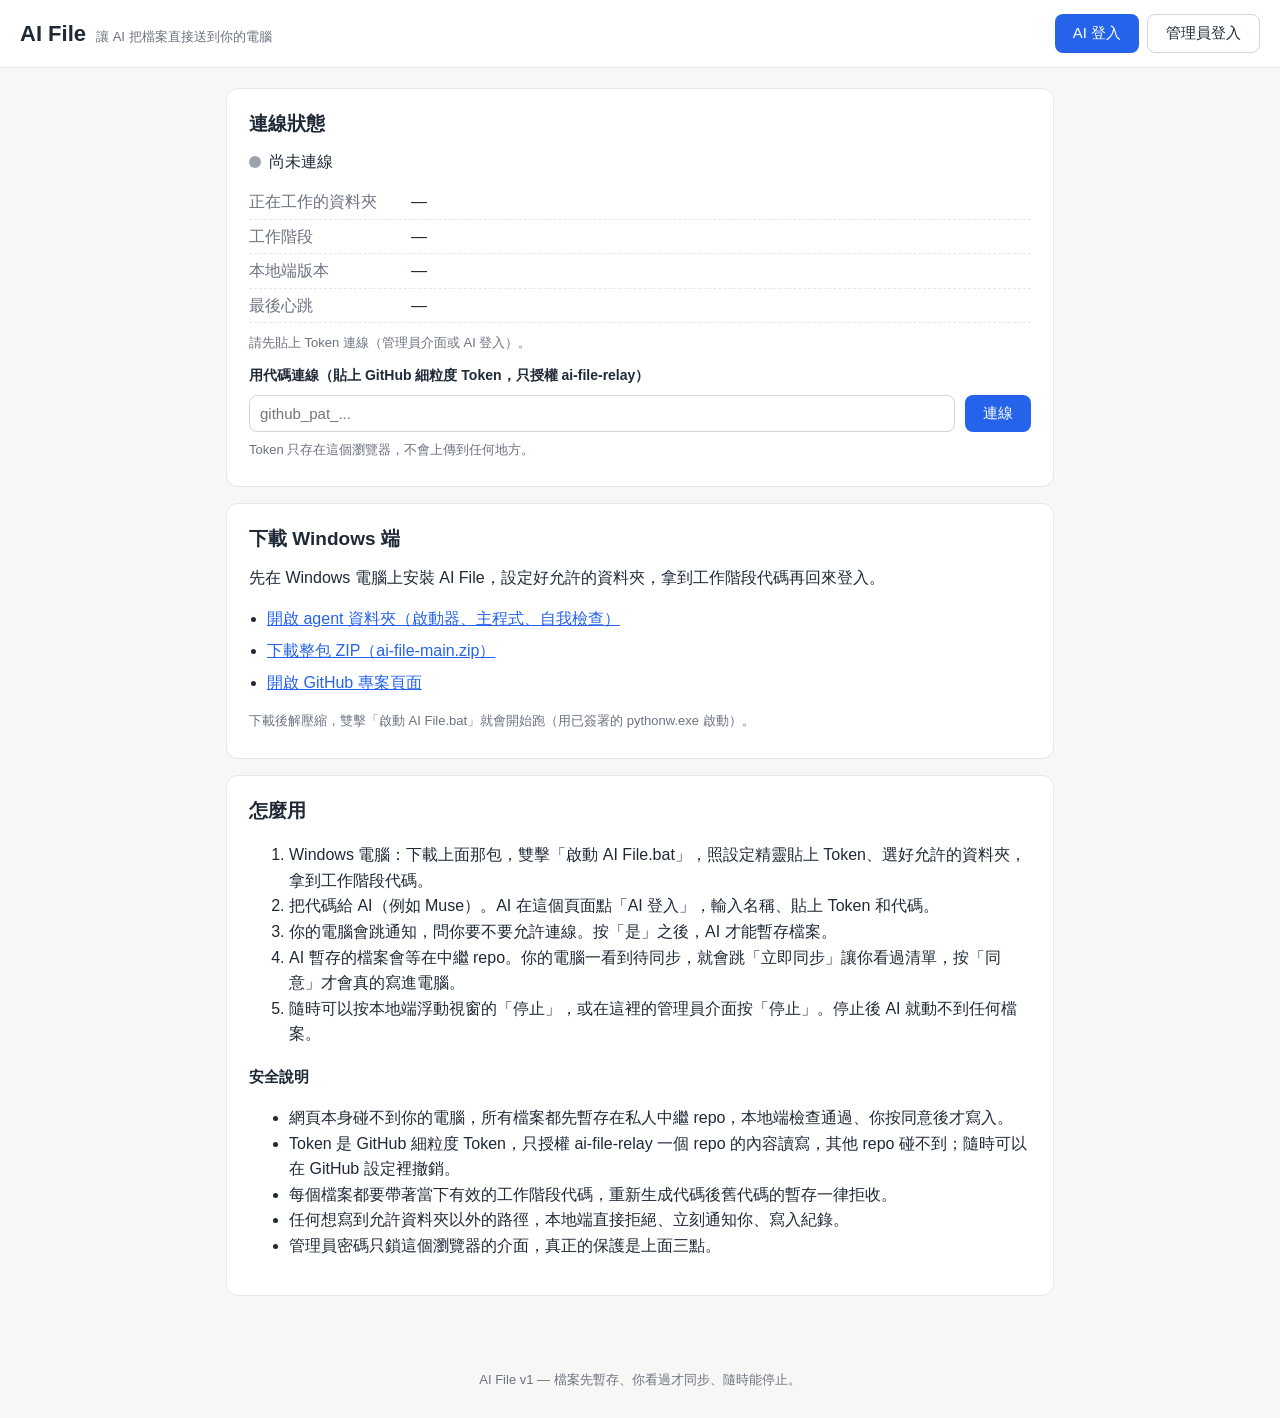
==== index.html @ 5f3b9457 "AI File v1.1：網頁版移到 repo 根目錄，首頁不再顯示 README" ====
<!DOCTYPE html>
<html lang="zh-Hant">
<head>
<meta charset="UTF-8">
<meta name="viewport" content="width=device-width, initial-scale=1.0">
<title>AI File — 讓 AI 把檔案直接送到你的電腦</title>
<link rel="stylesheet" href="style.css">
</head>
<body>
<header class="topbar">
  <div class="brand">
    <span class="logo">AI File</span>
    <span class="tagline">讓 AI 把檔案直接送到你的電腦</span>
  </div>
  <nav class="topnav">
    <button id="btn-ai" class="btn btn-primary">AI 登入</button>
    <button id="btn-admin" class="btn btn-outline">管理員登入</button>
    <button id="btn-logout" class="btn btn-outline hidden">登出</button>
  </nav>
</header>

<main class="wrap">
  <div id="notice" class="notice hidden"></div>

  <!-- 連線狀態 -->
  <section class="card" id="status-card">
    <h2>連線狀態</h2>
    <p class="status-line"><span id="status-dot" class="dot dot-grey"></span><span id="status-text">尚未連線</span></p>
    <dl class="kv">
      <div><dt>正在工作的資料夾</dt><dd id="kv-folder">—</dd></div>
      <div><dt>工作階段</dt><dd id="kv-session">—</dd></div>
      <div><dt>本地端版本</dt><dd id="kv-version">—</dd></div>
      <div><dt>最後心跳</dt><dd id="kv-heartbeat">—</dd></div>
    </dl>
    <p class="hint" id="status-hint">請先在 Windows 電腦上啟動 AI File，它會每 30 秒回報一次。</p>
    <div id="connect-by-code" class="hidden">
      <label for="admin-pat">用代碼連線（貼上 GitHub 細粒度 Token，只授權 ai-file-relay）</label>
      <div class="row">
        <input type="password" id="admin-pat" placeholder="github_pat_..." autocomplete="off">
        <button id="btn-connect" class="btn btn-primary">連線</button>
      </div>
      <p class="hint">Token 只存在這個瀏覽器，不會上傳到任何地方。</p>
    </div>
  </section>

  <!-- 管理員介面 -->
  <section class="card hidden" id="admin-panel">
    <h2>管理員介面</h2>
    <p class="hint">登入者：<span id="admin-user">—</span></p>
    <p class="warn">提醒：這裡的帳號密碼只是「這個瀏覽器的介面鎖」，不是伺服器驗證。真正的保護是：Token 只授權 ai-file-relay、工作階段代碼、以及你電腦上的本地端守門。</p>

    <h3>工作階段代碼</h3>
    <p class="code-line">目前代碼：<code id="session-code">—</code></p>
    <div class="row">
      <button id="btn-regen" class="btn btn-outline">重新生成代碼</button>
      <span class="hint">重新生成後，舊代碼的暫存一律拒收。新代碼會顯示在你電腦的 AI File 視窗上。</span>
    </div>

    <h3>停止 / 恢復</h3>
    <div class="row">
      <button id="btn-stop" class="btn btn-danger">停止</button>
      <button id="btn-resume" class="btn btn-primary hidden">恢復</button>
      <span class="hint" id="stop-state">目前：監控中</span>
    </div>

    <h3>待同步清單</h3>
    <ul id="pending-list" class="list"><li class="hint">目前沒有待同步的檔案。</li></ul>

    <h3>過去所有異動紀錄</h3>
    <ul id="activity-list" class="list"><li class="hint">還沒有紀錄。</li></ul>
    <button id="btn-refresh-activity" class="btn btn-outline">重新整理紀錄</button>
  </section>

  <!-- 管理員帳號設定 / 登入 -->
  <section class="card hidden" id="admin-auth">
    <h2 id="admin-auth-title">管理員登入</h2>
    <div id="admin-setup" class="hidden">
      <p>第一次使用，請先設定管理員帳號密碼（只鎖這個瀏覽器）。</p>
      <label for="setup-user">帳號</label>
      <input type="text" id="setup-user" placeholder="例如：admin" autocomplete="off">
      <label for="setup-pass">密碼</label>
      <input type="password" id="setup-pass" autocomplete="new-password">
      <label for="setup-pass2">再輸入一次密碼</label>
      <input type="password" id="setup-pass2" autocomplete="new-password">
      <button id="btn-setup-admin" class="btn btn-primary">設定並登入</button>
    </div>
    <div id="admin-login" class="hidden">
      <label for="login-user">帳號</label>
      <input type="text" id="login-user" autocomplete="username">
      <label for="login-pass">密碼</label>
      <input type="password" id="login-pass" autocomplete="current-password">
      <button id="btn-login-admin" class="btn btn-primary">登入</button>
    </div>
  </section>

  <!-- AI 登入 -->
  <section class="card hidden" id="ai-auth">
    <h2>AI 登入</h2>
    <p>請輸入你的名稱，並貼上使用者給你的代碼。代碼是 GitHub 細粒度 Token，只授權私人中繼 repo「ai-file-relay」，用來把檔案暫存上去。</p>
    <label for="ai-name">AI 名稱</label>
    <input type="text" id="ai-name" placeholder="例如：Muse" autocomplete="off">
    <label for="ai-pat">代碼（GitHub Token）</label>
    <input type="password" id="ai-pat" placeholder="github_pat_..." autocomplete="off">
    <label for="ai-code">工作階段代碼</label>
    <input type="text" id="ai-code" placeholder="例如：A1B2-C3D4" autocomplete="off">
    <button id="btn-login-ai" class="btn btn-primary">送出連線請求</button>
    <p class="hint">送出後，請等使用者在他的電腦上按「是」，才會開始接受檔案。</p>
  </section>

  <!-- AI 暫存介面 -->
  <section class="card hidden" id="ai-panel">
    <h2>暫存檔案</h2>
    <p>正在工作的資料夾：<strong id="ai-folder">—</strong></p>
    <p class="hint">檔案會先暫存在中繼 repo，使用者在電腦上看過清單、按「同意」後才會寫進他的電腦。單檔建議 1 MB 以下。</p>

    <h3>上傳檔案</h3>
    <input type="file" id="file-input" multiple>
    <label for="rel-path">放到資料夾裡的相對路徑（例如：程式/main.py）</label>
    <input type="text" id="rel-path" placeholder="例如：程式/main.py" autocomplete="off">
    <div class="row">
      <button id="btn-stage-file" class="btn btn-primary">暫存上傳的檔案</button>
    </div>

    <h3>或貼上檔案內容</h3>
    <label for="paste-name">檔名（含相對路徑，例如：程式/README.md）</label>
    <input type="text" id="paste-name" placeholder="例如：程式/README.md" autocomplete="off">
    <label for="paste-content">檔案內容</label>
    <textarea id="paste-content" rows="8" placeholder="把檔案內容貼在這裡"></textarea>
    <div class="row">
      <button id="btn-stage-paste" class="btn btn-primary">暫存貼上的內容</button>
    </div>

    <h3>或要求刪除檔案</h3>
    <label for="delete-path">要刪除的相對路徑（例如：程式/舊檔案.txt）</label>
    <input type="text" id="delete-path" placeholder="例如：程式/舊檔案.txt" autocomplete="off">
    <div class="row">
      <button id="btn-stage-delete" class="btn btn-danger">暫存刪除要求</button>
    </div>

    <h3>我暫存的檔案</h3>
    <ul id="my-staged-list" class="list"><li class="hint">還沒有暫存任何檔案。</li></ul>
    <p class="hint" id="ai-session-state">工作階段狀態：—</p>
  </section>

  <!-- 下載 Windows 端 -->
  <section class="card" id="download">
    <h2>下載 Windows 端</h2>
    <p>先在 Windows 電腦上安裝 AI File，設定好允許的資料夾，拿到工作階段代碼再回來登入。</p>
    <ul class="links">
      <li><a href="https://github.com/Pagani-pagani/ai-file/tree/main/agent" target="_blank" rel="noopener">開啟 agent 資料夾（啟動器、主程式、自我檢查）</a></li>
      <li><a href="https://codeload.github.com/Pagani-pagani/ai-file/zip/refs/heads/main" target="_blank" rel="noopener">下載整包 ZIP（ai-file-main.zip）</a></li>
      <li><a href="https://github.com/Pagani-pagani/ai-file" target="_blank" rel="noopener">開啟 GitHub 專案頁面</a></li>
    </ul>
    <p class="hint">下載後解壓縮，雙擊「啟動 AI File.bat」就會開始跑（用已簽署的 pythonw.exe 啟動）。</p>
  </section>

  <!-- 使用說明 -->
  <section class="card" id="howto">
    <h2>怎麼用</h2>
    <ol>
      <li>Windows 電腦：下載上面那包，雙擊「啟動 AI File.bat」，照設定精靈貼上 Token、選好允許的資料夾，拿到工作階段代碼。</li>
      <li>把代碼給 AI（例如 Muse）。AI 在這個頁面點「AI 登入」，輸入名稱、貼上 Token 和代碼。</li>
      <li>你的電腦會跳通知，問你要不要允許連線。按「是」之後，AI 才能暫存檔案。</li>
      <li>AI 暫存的檔案會等在中繼 repo。你的電腦一看到待同步，就會跳「立即同步」讓你看過清單，按「同意」才會真的寫進電腦。</li>
      <li>隨時可以按本地端浮動視窗的「停止」，或在這裡的管理員介面按「停止」。停止後 AI 就動不到任何檔案。</li>
    </ol>
    <h3>安全說明</h3>
    <ul>
      <li>網頁本身碰不到你的電腦，所有檔案都先暫存在私人中繼 repo，本地端檢查通過、你按同意後才寫入。</li>
      <li>Token 是 GitHub 細粒度 Token，只授權 ai-file-relay 一個 repo 的內容讀寫，其他 repo 碰不到；隨時可以在 GitHub 設定裡撤銷。</li>
      <li>每個檔案都要帶著當下有效的工作階段代碼，重新生成代碼後舊代碼的暫存一律拒收。</li>
      <li>任何想寫到允許資料夾以外的路徑，本地端直接拒絕、立刻通知你、寫入紀錄。</li>
      <li>管理員密碼只鎖這個瀏覽器的介面，真正的保護是上面三點。</li>
    </ul>
  </section>
</main>

<footer class="footer">AI File v1 — 檔案先暫存、你看過才同步、隨時能停止。</footer>
<script src="app.js"></script>
</body>
</html>
---- style.css ----
/* AI File v1 — 簡潔、乾淨，不花俏 */
:root {
  --ink: #1f2937;
  --muted: #6b7280;
  --line: #e5e7eb;
  --bg: #f7f7f5;
  --card: #ffffff;
  --accent: #2563eb;
  --accent-dark: #1d4ed8;
  --danger: #c0392b;
  --danger-dark: #96281b;
  --ok: #15803d;
  --warn-bg: #fef3c7;
}
* { box-sizing: border-box; }
body {
  margin: 0;
  background: var(--bg);
  color: var(--ink);
  font-family: "Microsoft JhengHei", "PingFang TC", "Noto Sans TC", sans-serif;
  line-height: 1.6;
}
.hidden { display: none !important; }

.topbar {
  display: flex;
  justify-content: space-between;
  align-items: center;
  gap: 12px;
  padding: 14px 20px;
  background: var(--card);
  border-bottom: 1px solid var(--line);
  position: sticky;
  top: 0;
  z-index: 10;
}
.brand { display: flex; align-items: baseline; gap: 10px; flex-wrap: wrap; }
.logo { font-size: 22px; font-weight: 700; }
.tagline { color: var(--muted); font-size: 13px; }
.topnav { display: flex; gap: 8px; flex-wrap: wrap; }

.wrap { max-width: 860px; margin: 0 auto; padding: 20px 16px 40px; }
.card {
  background: var(--card);
  border: 1px solid var(--line);
  border-radius: 12px;
  padding: 20px 22px;
  margin-bottom: 16px;
}
h2 { margin: 0 0 10px; font-size: 19px; }
h3 { margin: 18px 0 6px; font-size: 15px; }
p { margin: 6px 0; }
.hint { color: var(--muted); font-size: 13px; }
.warn {
  background: var(--warn-bg);
  border-radius: 8px;
  padding: 10px 12px;
  font-size: 13px;
}
.status-line { display: flex; align-items: center; gap: 8px; font-size: 16px; }
.dot { width: 12px; height: 12px; border-radius: 50%; display: inline-block; }
.dot-green { background: #22c55e; }
.dot-red { background: #ef4444; }
.dot-grey { background: #9ca3af; }

.kv { margin: 10px 0; }
.kv div { display: flex; gap: 12px; padding: 4px 0; border-bottom: 1px dashed var(--line); }
.kv dt { color: var(--muted); width: 150px; flex-shrink: 0; }
.kv dd { margin: 0; word-break: break-all; }
.code-line code {
  font-size: 18px;
  font-weight: 700;
  letter-spacing: 1px;
  background: #f3f4f6;
  padding: 2px 8px;
  border-radius: 6px;
}

label { display: block; margin: 10px 0 4px; font-size: 14px; font-weight: 600; }
input[type="text"], input[type="password"], textarea {
  width: 100%;
  padding: 9px 10px;
  border: 1px solid #d1d5db;
  border-radius: 8px;
  font-size: 15px;
  font-family: inherit;
}
input[type="file"] { margin: 6px 0 4px; }
textarea { resize: vertical; }
.row { display: flex; align-items: center; gap: 10px; flex-wrap: wrap; margin: 8px 0; }
.row input { flex: 1; min-width: 200px; }

.btn {
  border: none;
  border-radius: 8px;
  padding: 9px 18px;
  font-size: 15px;
  font-family: inherit;
  cursor: pointer;
}
.btn-primary { background: var(--accent); color: #fff; }
.btn-primary:hover { background: var(--accent-dark); }
.btn-outline { background: #fff; color: var(--ink); border: 1px solid #d1d5db; }
.btn-outline:hover { background: #f3f4f6; }
.btn-danger { background: var(--danger); color: #fff; }
.btn-danger:hover { background: var(--danger-dark); }
.btn:disabled { opacity: 0.5; cursor: not-allowed; }

.list { list-style: none; padding: 0; margin: 8px 0; }
.list li {
  padding: 8px 10px;
  border: 1px solid var(--line);
  border-radius: 8px;
  margin-bottom: 6px;
  font-size: 14px;
  word-break: break-all;
}
.list li .meta { color: var(--muted); font-size: 12px; display: block; }
.notice {
  border-radius: 8px;
  padding: 12px 14px;
  margin-bottom: 16px;
  font-size: 14px;
}
.notice.ok { background: #dcfce7; color: #166534; }
.notice.err { background: #fee2e2; color: #991b1b; }
.notice.info { background: #dbeafe; color: #1e40af; }
.links { padding-left: 18px; }
.links li { margin: 6px 0; }
.links a { color: var(--accent); }
.footer {
  text-align: center;
  color: var(--muted);
  font-size: 13px;
  padding: 18px 0 28px;
}
@media (max-width: 600px) {
  .kv div { flex-direction: column; gap: 0; }
  .kv dt { width: auto; }
}
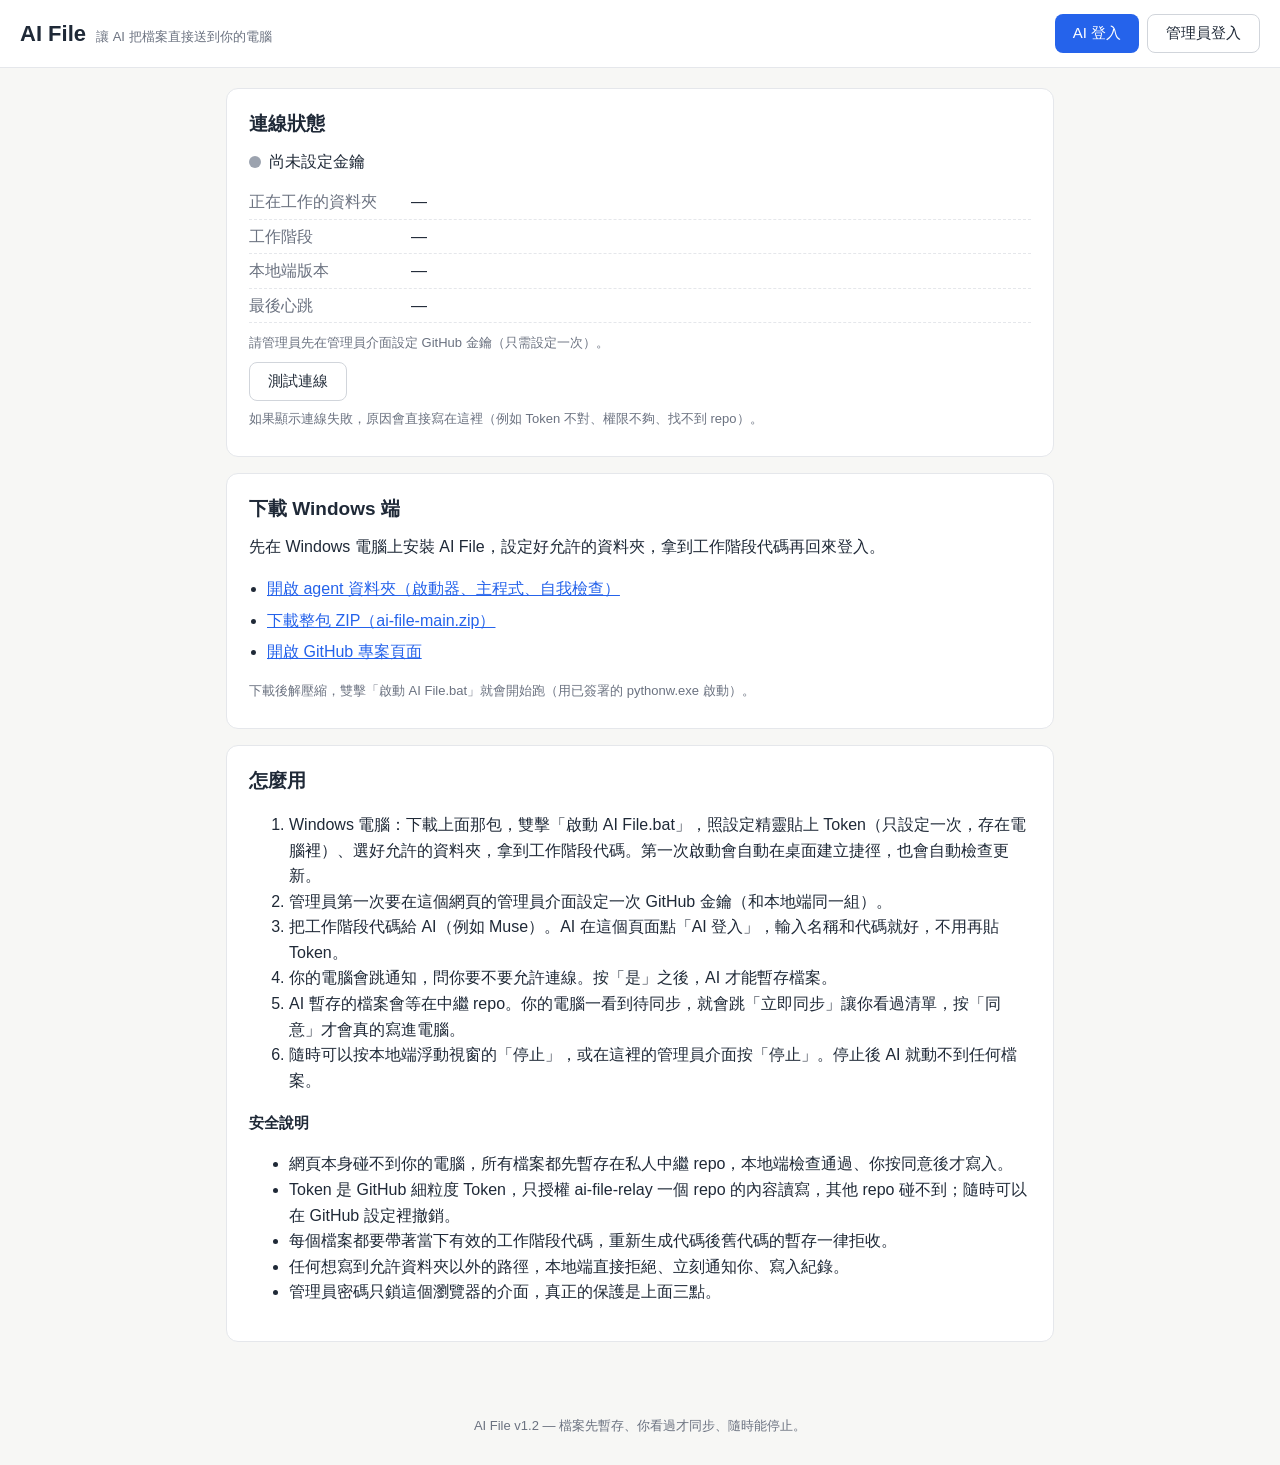
==== commit 95a1a8c2: "AI File v1.2：桌面捷徑＋自動更新、金鑰與代碼分開、連線診斷、本機資料與重設" ====
--- a/index.html
+++ b/index.html
@@ -33,14 +33,11 @@
       <div><dt>最後心跳</dt><dd id="kv-heartbeat">—</dd></div>
     </dl>
     <p class="hint" id="status-hint">請先在 Windows 電腦上啟動 AI File，它會每 30 秒回報一次。</p>
-    <div id="connect-by-code" class="hidden">
-      <label for="admin-pat">用代碼連線（貼上 GitHub 細粒度 Token，只授權 ai-file-relay）</label>
-      <div class="row">
-        <input type="password" id="admin-pat" placeholder="github_pat_..." autocomplete="off">
-        <button id="btn-connect" class="btn btn-primary">連線</button>
-      </div>
-      <p class="hint">Token 只存在這個瀏覽器，不會上傳到任何地方。</p>
+    <div class="row">
+      <button id="btn-test-conn" class="btn btn-outline">測試連線</button>
+      <span class="hint" id="conn-test-result"></span>
     </div>
+    <p class="hint">如果顯示連線失敗，原因會直接寫在這裡（例如 Token 不對、權限不夠、找不到 repo）。</p>
   </section>
 
   <!-- 管理員介面 -->
@@ -48,6 +45,15 @@
     <h2>管理員介面</h2>
     <p class="hint">登入者：<span id="admin-user">—</span></p>
     <p class="warn">提醒：這裡的帳號密碼只是「這個瀏覽器的介面鎖」，不是伺服器驗證。真正的保護是：Token 只授權 ai-file-relay、工作階段代碼、以及你電腦上的本地端守門。</p>
+
+    <h3>GitHub 金鑰設定</h3>
+    <p class="hint">金鑰只設定一次，存在這個瀏覽器，之後 AI 登入只要工作階段代碼，不用再貼金鑰。</p>
+    <label for="admin-pat-setup">細粒度 Token（只授權 ai-file-relay）</label>
+    <div class="row">
+      <input type="password" id="admin-pat-setup" placeholder="github_pat_..." autocomplete="off">
+      <button id="btn-save-pat" class="btn btn-primary">儲存金鑰</button>
+    </div>
+    <p class="hint">狀態：<span id="pat-state">未設定</span>（基於安全，設定後不會顯示金鑰內容。）</p>
 
     <h3>工作階段代碼</h3>
     <p class="code-line">目前代碼：<code id="session-code">—</code></p>
@@ -96,11 +102,9 @@
   <!-- AI 登入 -->
   <section class="card hidden" id="ai-auth">
     <h2>AI 登入</h2>
-    <p>請輸入你的名稱，並貼上使用者給你的代碼。代碼是 GitHub 細粒度 Token，只授權私人中繼 repo「ai-file-relay」，用來把檔案暫存上去。</p>
+    <p>請輸入你的名稱和使用者給你的工作階段代碼。金鑰已經由管理員在這個瀏覽器設定過一次，不用再貼。</p>
     <label for="ai-name">AI 名稱</label>
     <input type="text" id="ai-name" placeholder="例如：Muse" autocomplete="off">
-    <label for="ai-pat">代碼（GitHub Token）</label>
-    <input type="password" id="ai-pat" placeholder="github_pat_..." autocomplete="off">
     <label for="ai-code">工作階段代碼</label>
     <input type="text" id="ai-code" placeholder="例如：A1B2-C3D4" autocomplete="off">
     <button id="btn-login-ai" class="btn btn-primary">送出連線請求</button>
@@ -158,8 +162,9 @@
   <section class="card" id="howto">
     <h2>怎麼用</h2>
     <ol>
-      <li>Windows 電腦：下載上面那包，雙擊「啟動 AI File.bat」，照設定精靈貼上 Token、選好允許的資料夾，拿到工作階段代碼。</li>
-      <li>把代碼給 AI（例如 Muse）。AI 在這個頁面點「AI 登入」，輸入名稱、貼上 Token 和代碼。</li>
+      <li>Windows 電腦：下載上面那包，雙擊「啟動 AI File.bat」，照設定精靈貼上 Token（只設定一次，存在電腦裡）、選好允許的資料夾，拿到工作階段代碼。第一次啟動會自動在桌面建立捷徑，也會自動檢查更新。</li>
+      <li>管理員第一次要在這個網頁的管理員介面設定一次 GitHub 金鑰（和本地端同一組）。</li>
+      <li>把工作階段代碼給 AI（例如 Muse）。AI 在這個頁面點「AI 登入」，輸入名稱和代碼就好，不用再貼 Token。</li>
       <li>你的電腦會跳通知，問你要不要允許連線。按「是」之後，AI 才能暫存檔案。</li>
       <li>AI 暫存的檔案會等在中繼 repo。你的電腦一看到待同步，就會跳「立即同步」讓你看過清單，按「同意」才會真的寫進電腦。</li>
       <li>隨時可以按本地端浮動視窗的「停止」，或在這裡的管理員介面按「停止」。停止後 AI 就動不到任何檔案。</li>
@@ -175,7 +180,7 @@
   </section>
 </main>
 
-<footer class="footer">AI File v1 — 檔案先暫存、你看過才同步、隨時能停止。</footer>
+<footer class="footer">AI File v1.2 — 檔案先暫存、你看過才同步、隨時能停止。</footer>
 <script src="app.js"></script>
 </body>
 </html>
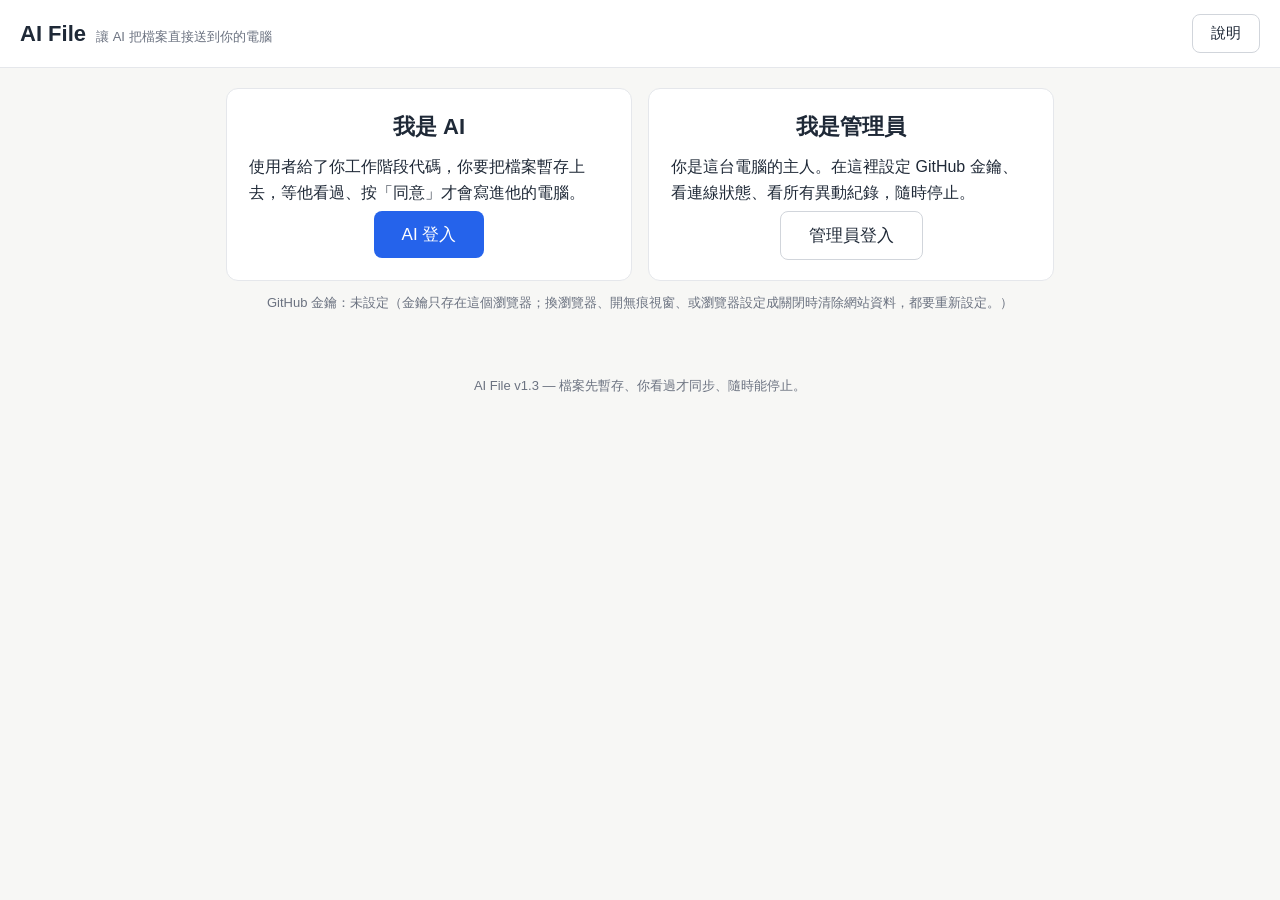
==== commit 0bc0b37c: "AI File v1.3：登入與首頁重排、金鑰儲存防護與取消暫存、備份與返回" ====
--- a/index.html
+++ b/index.html
@@ -13,17 +13,32 @@
     <span class="tagline">讓 AI 把檔案直接送到你的電腦</span>
   </div>
   <nav class="topnav">
-    <button id="btn-ai" class="btn btn-primary">AI 登入</button>
-    <button id="btn-admin" class="btn btn-outline">管理員登入</button>
-    <button id="btn-logout" class="btn btn-outline hidden">登出</button>
+    <button id="btn-help" class="btn btn-outline">說明</button>
   </nav>
 </header>
 
 <main class="wrap">
   <div id="notice" class="notice hidden"></div>
 
-  <!-- 連線狀態 -->
-  <section class="card" id="status-card">
+  <!-- 進入畫面：左 AI、右管理員 -->
+  <section id="landing">
+    <div class="landing-grid">
+      <div class="card landing-card">
+        <h2>我是 AI</h2>
+        <p>使用者給了你工作階段代碼，你要把檔案暫存上去，等他看過、按「同意」才會寫進他的電腦。</p>
+        <button id="btn-enter-ai" class="btn btn-primary btn-big">AI 登入</button>
+      </div>
+      <div class="card landing-card">
+        <h2>我是管理員</h2>
+        <p>你是這台電腦的主人。在這裡設定 GitHub 金鑰、看連線狀態、看所有異動紀錄，隨時停止。</p>
+        <button id="btn-enter-admin" class="btn btn-outline btn-big">管理員登入</button>
+      </div>
+    </div>
+    <p class="hint landing-pat">GitHub 金鑰：<span id="landing-pat-state">未設定</span>（金鑰只存在這個瀏覽器；換瀏覽器、開無痕視窗、或瀏覽器設定成關閉時清除網站資料，都要重新設定。）</p>
+  </section>
+
+  <!-- 連線狀態：登入後才顯示 -->
+  <section class="card hidden" id="status-card">
     <h2>連線狀態</h2>
     <p class="status-line"><span id="status-dot" class="dot dot-grey"></span><span id="status-text">尚未連線</span></p>
     <dl class="kv">
@@ -52,8 +67,10 @@
     <div class="row">
       <input type="password" id="admin-pat-setup" placeholder="github_pat_..." autocomplete="off">
       <button id="btn-save-pat" class="btn btn-primary">儲存金鑰</button>
+      <button id="btn-clear-pat" class="btn btn-outline">清除金鑰</button>
     </div>
     <p class="hint">狀態：<span id="pat-state">未設定</span>（基於安全，設定後不會顯示金鑰內容。）</p>
+    <p class="hint">金鑰只存在這個瀏覽器。換瀏覽器、開無痕視窗、或瀏覽器設定成關閉時清除網站資料，都要重新設定一次。</p>
 
     <h3>工作階段代碼</h3>
     <p class="code-line">目前代碼：<code id="session-code">—</code></p>
@@ -73,6 +90,7 @@
     <ul id="pending-list" class="list"><li class="hint">目前沒有待同步的檔案。</li></ul>
 
     <h3>過去所有異動紀錄</h3>
+    <p class="hint">同一批同步會整理成一組，旁邊的「返回」可以回到同步前的狀態（要等本地端確認）。</p>
     <ul id="activity-list" class="list"><li class="hint">還沒有紀錄。</li></ul>
     <button id="btn-refresh-activity" class="btn btn-outline">重新整理紀錄</button>
   </section>
@@ -145,10 +163,17 @@
     <ul id="my-staged-list" class="list"><li class="hint">還沒有暫存任何檔案。</li></ul>
     <p class="hint" id="ai-session-state">工作階段狀態：—</p>
   </section>
-
-  <!-- 下載 Windows 端 -->
-  <section class="card" id="download">
-    <h2>下載 Windows 端</h2>
+</main>
+
+<!-- 說明對話框 -->
+<div id="help-dialog" class="modal hidden" role="dialog" aria-modal="true">
+  <div class="modal-backdrop" id="help-backdrop"></div>
+  <div class="modal-box">
+    <div class="modal-head">
+      <h2>說明</h2>
+      <button id="help-close" class="btn btn-outline">關閉</button>
+    </div>
+    <h3>下載 Windows 端</h3>
     <p>先在 Windows 電腦上安裝 AI File，設定好允許的資料夾，拿到工作階段代碼再回來登入。</p>
     <ul class="links">
       <li><a href="https://github.com/Pagani-pagani/ai-file/tree/main/agent" target="_blank" rel="noopener">開啟 agent 資料夾（啟動器、主程式、自我檢查）</a></li>
@@ -156,11 +181,7 @@
       <li><a href="https://github.com/Pagani-pagani/ai-file" target="_blank" rel="noopener">開啟 GitHub 專案頁面</a></li>
     </ul>
     <p class="hint">下載後解壓縮，雙擊「啟動 AI File.bat」就會開始跑（用已簽署的 pythonw.exe 啟動）。</p>
-  </section>
-
-  <!-- 使用說明 -->
-  <section class="card" id="howto">
-    <h2>怎麼用</h2>
+    <h3>怎麼用</h3>
     <ol>
       <li>Windows 電腦：下載上面那包，雙擊「啟動 AI File.bat」，照設定精靈貼上 Token（只設定一次，存在電腦裡）、選好允許的資料夾，拿到工作階段代碼。第一次啟動會自動在桌面建立捷徑，也會自動檢查更新。</li>
       <li>管理員第一次要在這個網頁的管理員介面設定一次 GitHub 金鑰（和本地端同一組）。</li>
@@ -168,6 +189,7 @@
       <li>你的電腦會跳通知，問你要不要允許連線。按「是」之後，AI 才能暫存檔案。</li>
       <li>AI 暫存的檔案會等在中繼 repo。你的電腦一看到待同步，就會跳「立即同步」讓你看過清單，按「同意」才會真的寫進電腦。</li>
       <li>隨時可以按本地端浮動視窗的「停止」，或在這裡的管理員介面按「停止」。停止後 AI 就動不到任何檔案。</li>
+      <li>每次同步之前，本地端會先備份受影響的檔案（放在程式資料夾的 ai-file-backup，只留最近 20 批）。想回到同步前的狀態，按浮動視窗的「紀錄」→ 該批的「返回」，或在管理員介面的異動紀錄按「返回」（要等本地端確認）。</li>
     </ol>
     <h3>安全說明</h3>
     <ul>
@@ -176,11 +198,15 @@
       <li>每個檔案都要帶著當下有效的工作階段代碼，重新生成代碼後舊代碼的暫存一律拒收。</li>
       <li>任何想寫到允許資料夾以外的路徑，本地端直接拒絕、立刻通知你、寫入紀錄。</li>
       <li>管理員密碼只鎖這個瀏覽器的介面，真正的保護是上面三點。</li>
+      <li>金鑰只存在這個瀏覽器。換瀏覽器、開無痕視窗、或瀏覽器設定成關閉時清除網站資料，都要重新設定一次。</li>
     </ul>
-  </section>
-</main>
-
-<footer class="footer">AI File v1.2 — 檔案先暫存、你看過才同步、隨時能停止。</footer>
+  </div>
+</div>
+
+<footer class="footer">
+  <p>AI File v1.3 — 檔案先暫存、你看過才同步、隨時能停止。</p>
+  <button id="btn-logout" class="btn btn-outline hidden">登出</button>
+</footer>
 <script src="app.js"></script>
 </body>
 </html>
--- a/style.css
+++ b/style.css
@@ -134,7 +134,59 @@
   font-size: 13px;
   padding: 18px 0 28px;
 }
+.footer p { margin: 0 0 10px; }
+
+/* 進入畫面：左 AI、右管理員 */
+.landing-grid {
+  display: grid;
+  grid-template-columns: 1fr 1fr;
+  gap: 16px;
+  margin-bottom: 8px;
+}
+.landing-card { margin-bottom: 0; text-align: center; }
+.landing-card h2 { font-size: 22px; }
+.landing-card p { text-align: left; }
+.landing-pat { text-align: center; margin: 12px 0 4px; }
+.btn-big { font-size: 17px; padding: 12px 28px; }
+
+/* 說明對話框 */
+.modal { position: fixed; inset: 0; z-index: 50; }
+.modal-backdrop {
+  position: absolute; inset: 0;
+  background: rgba(0, 0, 0, 0.45);
+}
+.modal-box {
+  position: relative;
+  max-width: 720px;
+  max-height: 86vh;
+  overflow-y: auto;
+  margin: 5vh auto;
+  background: var(--card);
+  border-radius: 12px;
+  padding: 20px 24px;
+  box-shadow: 0 12px 40px rgba(0, 0, 0, 0.25);
+}
+.modal-head {
+  display: flex;
+  justify-content: space-between;
+  align-items: center;
+}
+.modal-head h2 { margin: 0; }
+
+/* 清單裡的小按鈕（取消暫存、返回） */
+.btn-small {
+  padding: 4px 10px;
+  font-size: 13px;
+  margin-left: 8px;
+  white-space: nowrap;
+}
+.list li .actions { display: inline; }
+.batch-head { font-weight: 700; }
+.batch-undone { color: var(--muted); }
+
 @media (max-width: 600px) {
   .kv div { flex-direction: column; gap: 0; }
   .kv dt { width: auto; }
+  .landing-grid { grid-template-columns: 1fr; }
+  .modal-box { margin: 3vh 12px; max-height: 92vh; }
 }
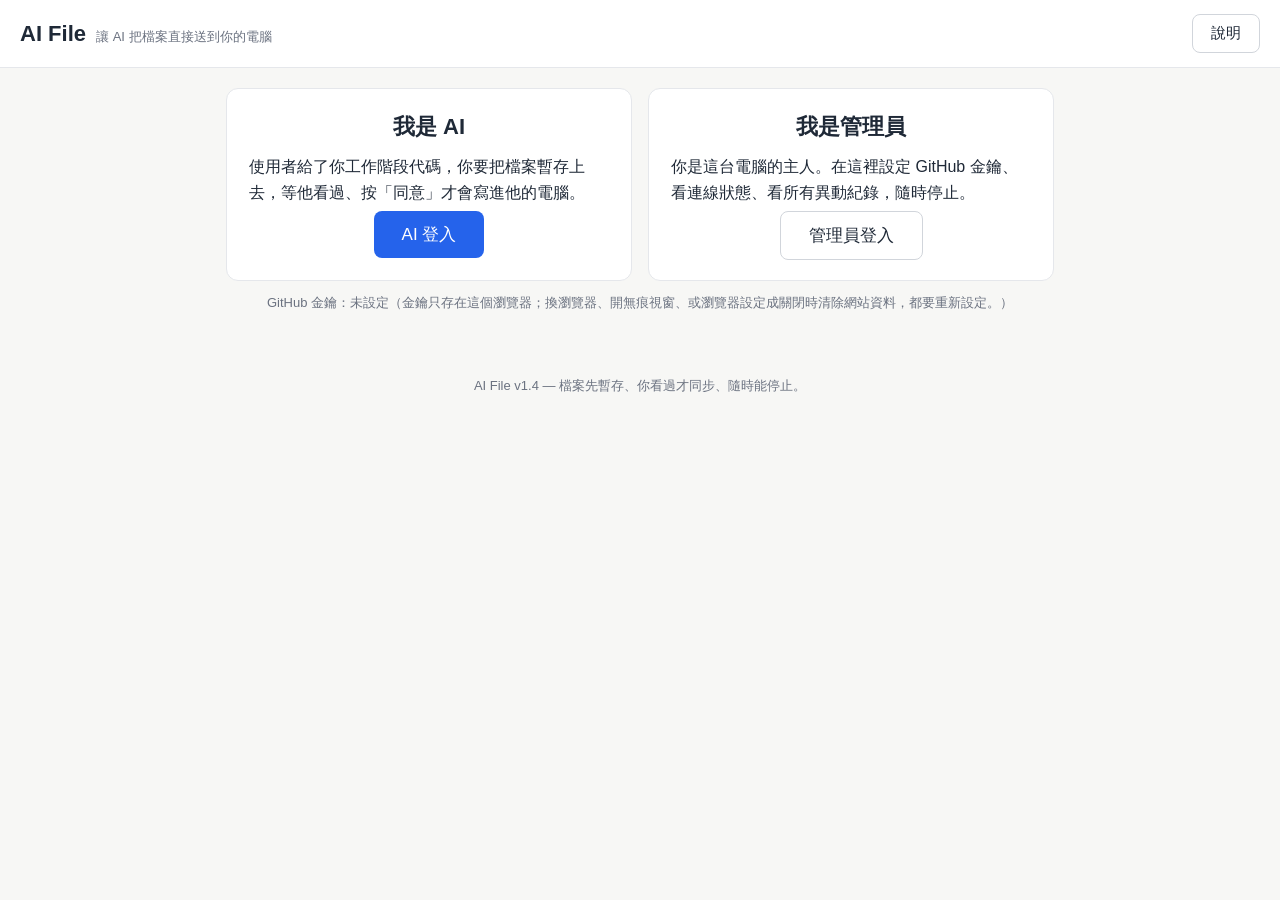
==== commit 15910874: "AI File v1.4：快照＋網頁檔案總管" ====
--- a/index.html
+++ b/index.html
@@ -89,6 +89,29 @@
     <h3>待同步清單</h3>
     <ul id="pending-list" class="list"><li class="hint">目前沒有待同步的檔案。</li></ul>
 
+    <h3>檔案總管</h3>
+    <p class="hint">電腦開著時顯示即時內容，沒開就顯示上次的快照。這裡的上傳、編輯、刪除、重新命名都會先暫存，電腦上按「同意」才會真的套用。</p>
+    <div class="explorer-toolbar">
+      <input type="text" id="explorer-search" placeholder="搜尋檔案…" autocomplete="off">
+      <button id="btn-explorer-refresh" class="btn btn-outline">重新整理</button>
+      <button id="btn-explorer-upload" class="btn btn-primary">上傳新檔案</button>
+      <input type="file" id="explorer-file-input" multiple class="hidden">
+      <button id="btn-explorer-multiselect" class="btn btn-outline">多選</button>
+    </div>
+    <p class="hint"><span id="explorer-status" class="badge">尚未載入</span> <span id="explorer-count"></span></p>
+    <p class="explorer-crumbs" id="explorer-crumbs"></p>
+    <div class="explorer-wrap">
+      <table class="explorer-table">
+        <thead><tr><th class="col-check"></th><th>名稱</th><th>副檔名</th><th>建立時間</th><th>大小</th><th>種類</th><th></th></tr></thead>
+        <tbody id="explorer-list"></tbody>
+      </table>
+    </div>
+    <div id="explorer-selection" class="explorer-selection hidden">
+      <span id="explorer-selection-count">已選 0 個檔案</span>
+      <button id="btn-explorer-confirm" class="btn btn-primary">確認</button>
+      <button id="btn-explorer-cancel" class="btn btn-outline">取消</button>
+    </div>
+
     <h3>過去所有異動紀錄</h3>
     <p class="hint">同一批同步會整理成一組，旁邊的「返回」可以回到同步前的狀態（要等本地端確認）。</p>
     <ul id="activity-list" class="list"><li class="hint">還沒有紀錄。</li></ul>
@@ -190,6 +213,7 @@
       <li>AI 暫存的檔案會等在中繼 repo。你的電腦一看到待同步，就會跳「立即同步」讓你看過清單，按「同意」才會真的寫進電腦。</li>
       <li>隨時可以按本地端浮動視窗的「停止」，或在這裡的管理員介面按「停止」。停止後 AI 就動不到任何檔案。</li>
       <li>每次同步之前，本地端會先備份受影響的檔案（放在程式資料夾的 ai-file-backup，只留最近 20 批）。想回到同步前的狀態，按浮動視窗的「紀錄」→ 該批的「返回」，或在管理員介面的異動紀錄按「返回」（要等本地端確認）。</li>
+      <li>管理員介面裡有「檔案總管」：可以看到允許的資料夾裡所有檔案與資料夾（副檔名、建立時間、大小、種類），電腦開著會顯示即時內容，沒開就顯示上次快照。上傳、編輯、刪除、重新命名都會先暫存，電腦上按「同意」才會真的套用。</li>
     </ol>
     <h3>安全說明</h3>
     <ul>
@@ -203,8 +227,21 @@
   </div>
 </div>
 
+<!-- 檔案總管通用對話框 -->
+<div id="explorer-modal" class="modal hidden" role="dialog" aria-modal="true">
+  <div class="modal-backdrop" id="explorer-modal-backdrop"></div>
+  <div class="modal-box">
+    <div class="modal-head">
+      <h2 id="explorer-modal-title">操作</h2>
+      <button id="explorer-modal-close" class="btn btn-outline">關閉</button>
+    </div>
+    <div id="explorer-modal-body"></div>
+    <div class="row" id="explorer-modal-buttons"></div>
+  </div>
+</div>
+
 <footer class="footer">
-  <p>AI File v1.3 — 檔案先暫存、你看過才同步、隨時能停止。</p>
+  <p>AI File v1.4 — 檔案先暫存、你看過才同步、隨時能停止。</p>
   <button id="btn-logout" class="btn btn-outline hidden">登出</button>
 </footer>
 <script src="app.js"></script>
--- a/style.css
+++ b/style.css
@@ -184,6 +184,45 @@
 .batch-head { font-weight: 700; }
 .batch-undone { color: var(--muted); }
 
+/* 檔案總管 */
+.explorer-toolbar { display: flex; gap: 8px; flex-wrap: wrap; margin: 8px 0; align-items: center; }
+.explorer-toolbar input[type="text"] { flex: 1; min-width: 180px; }
+.badge {
+  display: inline-block;
+  background: #dbeafe;
+  color: #1e40af;
+  border-radius: 999px;
+  padding: 2px 10px;
+  font-size: 13px;
+  font-weight: 700;
+}
+.explorer-crumbs { font-size: 14px; margin: 6px 0; word-break: break-all; }
+.explorer-crumbs a { color: var(--accent); }
+.explorer-wrap { overflow-x: auto; }
+.explorer-table { width: 100%; min-width: 640px; border-collapse: collapse; font-size: 14px; }
+.explorer-table th, .explorer-table td {
+  text-align: left;
+  padding: 7px 8px;
+  border-bottom: 1px solid var(--line);
+  white-space: nowrap;
+}
+.explorer-table th { color: var(--muted); font-size: 13px; }
+.explorer-table .col-check { width: 34px; }
+.explorer-name { cursor: pointer; word-break: break-all; white-space: normal; }
+.explorer-name:hover { color: var(--accent); }
+.explorer-table .meta { color: var(--muted); font-size: 12px; }
+.explorer-selection {
+  display: flex;
+  align-items: center;
+  gap: 10px;
+  flex-wrap: wrap;
+  margin: 10px 0;
+  padding: 10px 12px;
+  background: #dbeafe;
+  border-radius: 8px;
+}
+#explorer-modal-body textarea { min-height: 260px; font-family: monospace; }
+
 @media (max-width: 600px) {
   .kv div { flex-direction: column; gap: 0; }
   .kv dt { width: auto; }
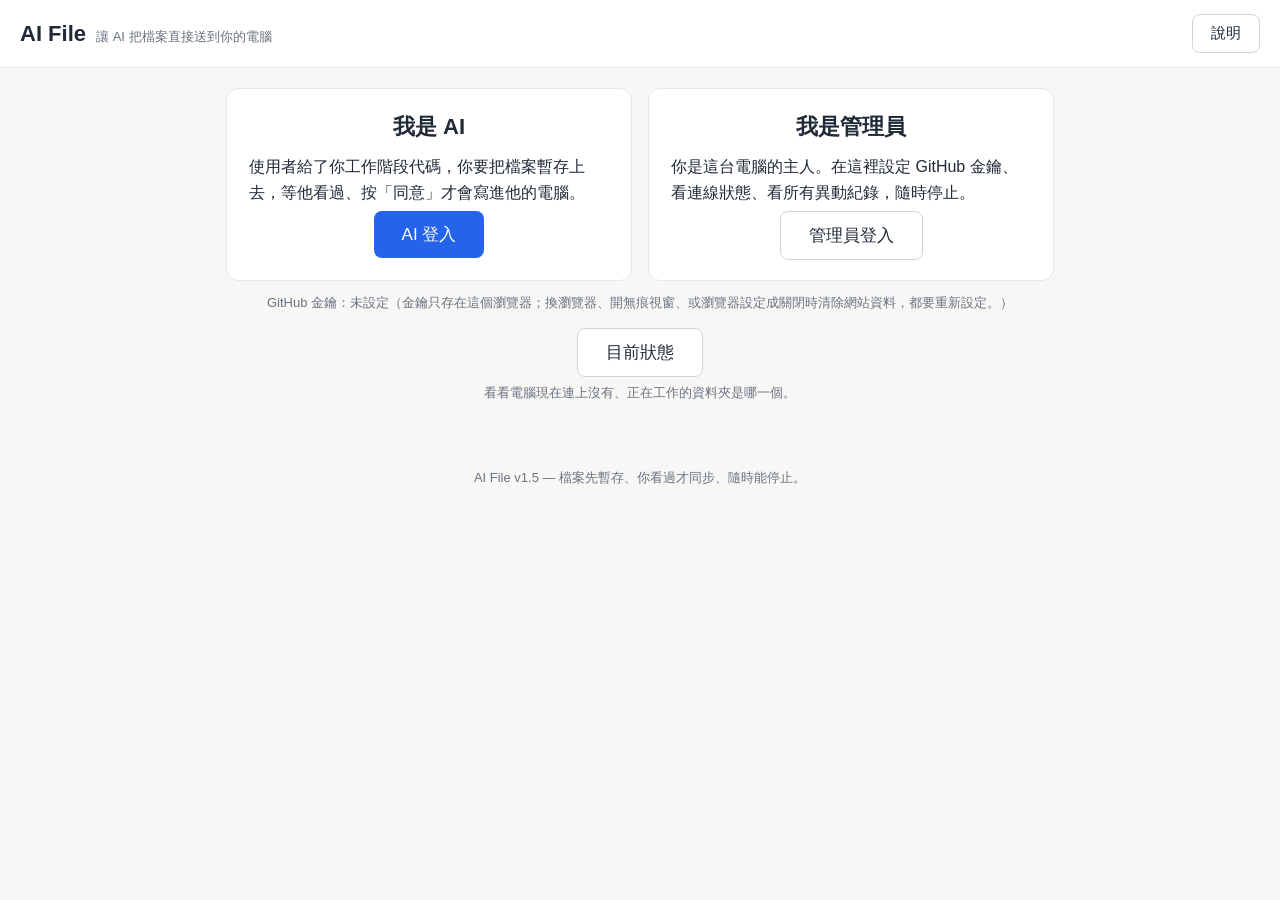
==== commit 7dba4cdf: "AI File v1.5：返回不重新整理、AI 登入卡片隱藏、AI 檔案總管、連線狀態移至目前狀態、activity 寫入重試、檔案總管分隔線、異動紀錄開關、效能修正、系統匣常駐" ====
--- a/index.html
+++ b/index.html
@@ -35,11 +35,16 @@
       </div>
     </div>
     <p class="hint landing-pat">GitHub 金鑰：<span id="landing-pat-state">未設定</span>（金鑰只存在這個瀏覽器；換瀏覽器、開無痕視窗、或瀏覽器設定成關閉時清除網站資料，都要重新設定。）</p>
-  </section>
-
-  <!-- 連線狀態：登入後才顯示 -->
+    <div class="landing-status">
+      <button id="btn-status-view" class="btn btn-outline btn-big">目前狀態</button>
+      <p class="hint">看看電腦現在連上沒有、正在工作的資料夾是哪一個。</p>
+    </div>
+  </section>
+
+  <!-- 目前狀態：獨立畫面，只有從進入畫面點「目前狀態」才看得到 -->
   <section class="card hidden" id="status-card">
-    <h2>連線狀態</h2>
+    <div class="back-row"><button id="btn-back-status" class="btn btn-outline">← 返回</button></div>
+    <h2>目前狀態</h2>
     <p class="status-line"><span id="status-dot" class="dot dot-grey"></span><span id="status-text">尚未連線</span></p>
     <dl class="kv">
       <div><dt>正在工作的資料夾</dt><dd id="kv-folder">—</dd></div>
@@ -100,6 +105,7 @@
     </div>
     <p class="hint"><span id="explorer-status" class="badge">尚未載入</span> <span id="explorer-count"></span></p>
     <p class="explorer-crumbs" id="explorer-crumbs"></p>
+    <hr class="explorer-divider">
     <div class="explorer-wrap">
       <table class="explorer-table">
         <thead><tr><th class="col-check"></th><th>名稱</th><th>副檔名</th><th>建立時間</th><th>大小</th><th>種類</th><th></th></tr></thead>
@@ -112,14 +118,20 @@
       <button id="btn-explorer-cancel" class="btn btn-outline">取消</button>
     </div>
 
-    <h3>過去所有異動紀錄</h3>
-    <p class="hint">同一批同步會整理成一組，旁邊的「返回」可以回到同步前的狀態（要等本地端確認）。</p>
-    <ul id="activity-list" class="list"><li class="hint">還沒有紀錄。</li></ul>
-    <button id="btn-refresh-activity" class="btn btn-outline">重新整理紀錄</button>
+    <div class="section-head">
+      <h3>過去所有異動紀錄</h3>
+      <label class="toggle"><input type="checkbox" id="toggle-activity"> <span>顯示</span></label>
+    </div>
+    <div id="activity-body" class="hidden">
+      <p class="hint">同一批同步會整理成一組，旁邊的「返回」可以回到同步前的狀態（要等本地端確認）。</p>
+      <ul id="activity-list" class="list"><li class="hint">還沒有紀錄。</li></ul>
+      <button id="btn-refresh-activity" class="btn btn-outline">重新整理紀錄</button>
+    </div>
   </section>
 
   <!-- 管理員帳號設定 / 登入 -->
   <section class="card hidden" id="admin-auth">
+    <div class="back-row"><button id="btn-back-admin" class="btn btn-outline">← 返回</button></div>
     <h2 id="admin-auth-title">管理員登入</h2>
     <div id="admin-setup" class="hidden">
       <p>第一次使用，請先設定管理員帳號密碼（只鎖這個瀏覽器）。</p>
@@ -142,6 +154,7 @@
 
   <!-- AI 登入 -->
   <section class="card hidden" id="ai-auth">
+    <div class="back-row"><button id="btn-back-ai" class="btn btn-outline">← 返回</button></div>
     <h2>AI 登入</h2>
     <p>請輸入你的名稱和使用者給你的工作階段代碼。金鑰已經由管理員在這個瀏覽器設定過一次，不用再貼。</p>
     <label for="ai-name">AI 名稱</label>
@@ -180,6 +193,22 @@
     <input type="text" id="delete-path" placeholder="例如：程式/舊檔案.txt" autocomplete="off">
     <div class="row">
       <button id="btn-stage-delete" class="btn btn-danger">暫存刪除要求</button>
+    </div>
+
+    <h3>檔案總管</h3>
+    <p class="hint">看看電腦上的資料夾裡有什麼（只能看，不能在這裡改）。電腦開著會顯示即時內容，沒開就顯示上次的快照。點資料夾可以進去看。</p>
+    <div class="explorer-toolbar">
+      <input type="text" id="ai-explorer-search" placeholder="搜尋檔案…" autocomplete="off">
+      <button id="btn-ai-explorer-refresh" class="btn btn-outline">重新整理</button>
+    </div>
+    <p class="hint"><span id="ai-explorer-status" class="badge">尚未載入</span> <span id="ai-explorer-count"></span></p>
+    <p class="explorer-crumbs" id="ai-explorer-crumbs"></p>
+    <hr class="explorer-divider">
+    <div class="explorer-wrap">
+      <table class="explorer-table">
+        <thead><tr><th>名稱</th><th>副檔名</th><th>建立時間</th><th>大小</th><th>種類</th></tr></thead>
+        <tbody id="ai-explorer-list"></tbody>
+      </table>
     </div>
 
     <h3>我暫存的檔案</h3>
@@ -241,7 +270,7 @@
 </div>
 
 <footer class="footer">
-  <p>AI File v1.4 — 檔案先暫存、你看過才同步、隨時能停止。</p>
+  <p>AI File v1.5 — 檔案先暫存、你看過才同步、隨時能停止。</p>
   <button id="btn-logout" class="btn btn-outline hidden">登出</button>
 </footer>
 <script src="app.js"></script>
--- a/style.css
+++ b/style.css
@@ -184,8 +184,40 @@
 .batch-head { font-weight: 700; }
 .batch-undone { color: var(--muted); }
 
+/* 返回按鈕（登入畫面、目前狀態畫面左上角） */
+.back-row { margin-bottom: 10px; }
+.back-row .btn { padding: 6px 14px; font-size: 14px; }
+
+/* 進入畫面的「目前狀態」按鈕 */
+.landing-status { text-align: center; margin-top: 14px; }
+
+/* 區塊標題＋開關（異動紀錄顯示／隱藏） */
+.section-head {
+  display: flex;
+  justify-content: space-between;
+  align-items: center;
+  gap: 12px;
+  margin: 18px 0 6px;
+}
+.section-head h3 { margin: 0; }
+.toggle {
+  display: flex;
+  align-items: center;
+  gap: 6px;
+  font-size: 14px;
+  font-weight: 400;
+  cursor: pointer;
+  white-space: nowrap;
+}
+.toggle input[type="checkbox"] { width: 18px; height: 18px; cursor: pointer; }
+
 /* 檔案總管 */
-.explorer-toolbar { display: flex; gap: 8px; flex-wrap: wrap; margin: 8px 0; align-items: center; }
+.explorer-divider {
+  border: none;
+  border-top: 1px solid var(--line);
+  margin: 14px 0;
+}
+.explorer-toolbar { display: flex; gap: 8px; flex-wrap: wrap; margin: 10px 0; align-items: center; }
 .explorer-toolbar input[type="text"] { flex: 1; min-width: 180px; }
 .badge {
   display: inline-block;
@@ -196,13 +228,13 @@
   font-size: 13px;
   font-weight: 700;
 }
-.explorer-crumbs { font-size: 14px; margin: 6px 0; word-break: break-all; }
+.explorer-crumbs { font-size: 14px; margin: 8px 0; word-break: break-all; }
 .explorer-crumbs a { color: var(--accent); }
 .explorer-wrap { overflow-x: auto; }
-.explorer-table { width: 100%; min-width: 640px; border-collapse: collapse; font-size: 14px; }
+.explorer-table { width: 100%; min-width: 640px; border-collapse: collapse; font-size: 14px; line-height: 1.6; }
 .explorer-table th, .explorer-table td {
   text-align: left;
-  padding: 7px 8px;
+  padding: 12px 10px;
   border-bottom: 1px solid var(--line);
   white-space: nowrap;
 }
